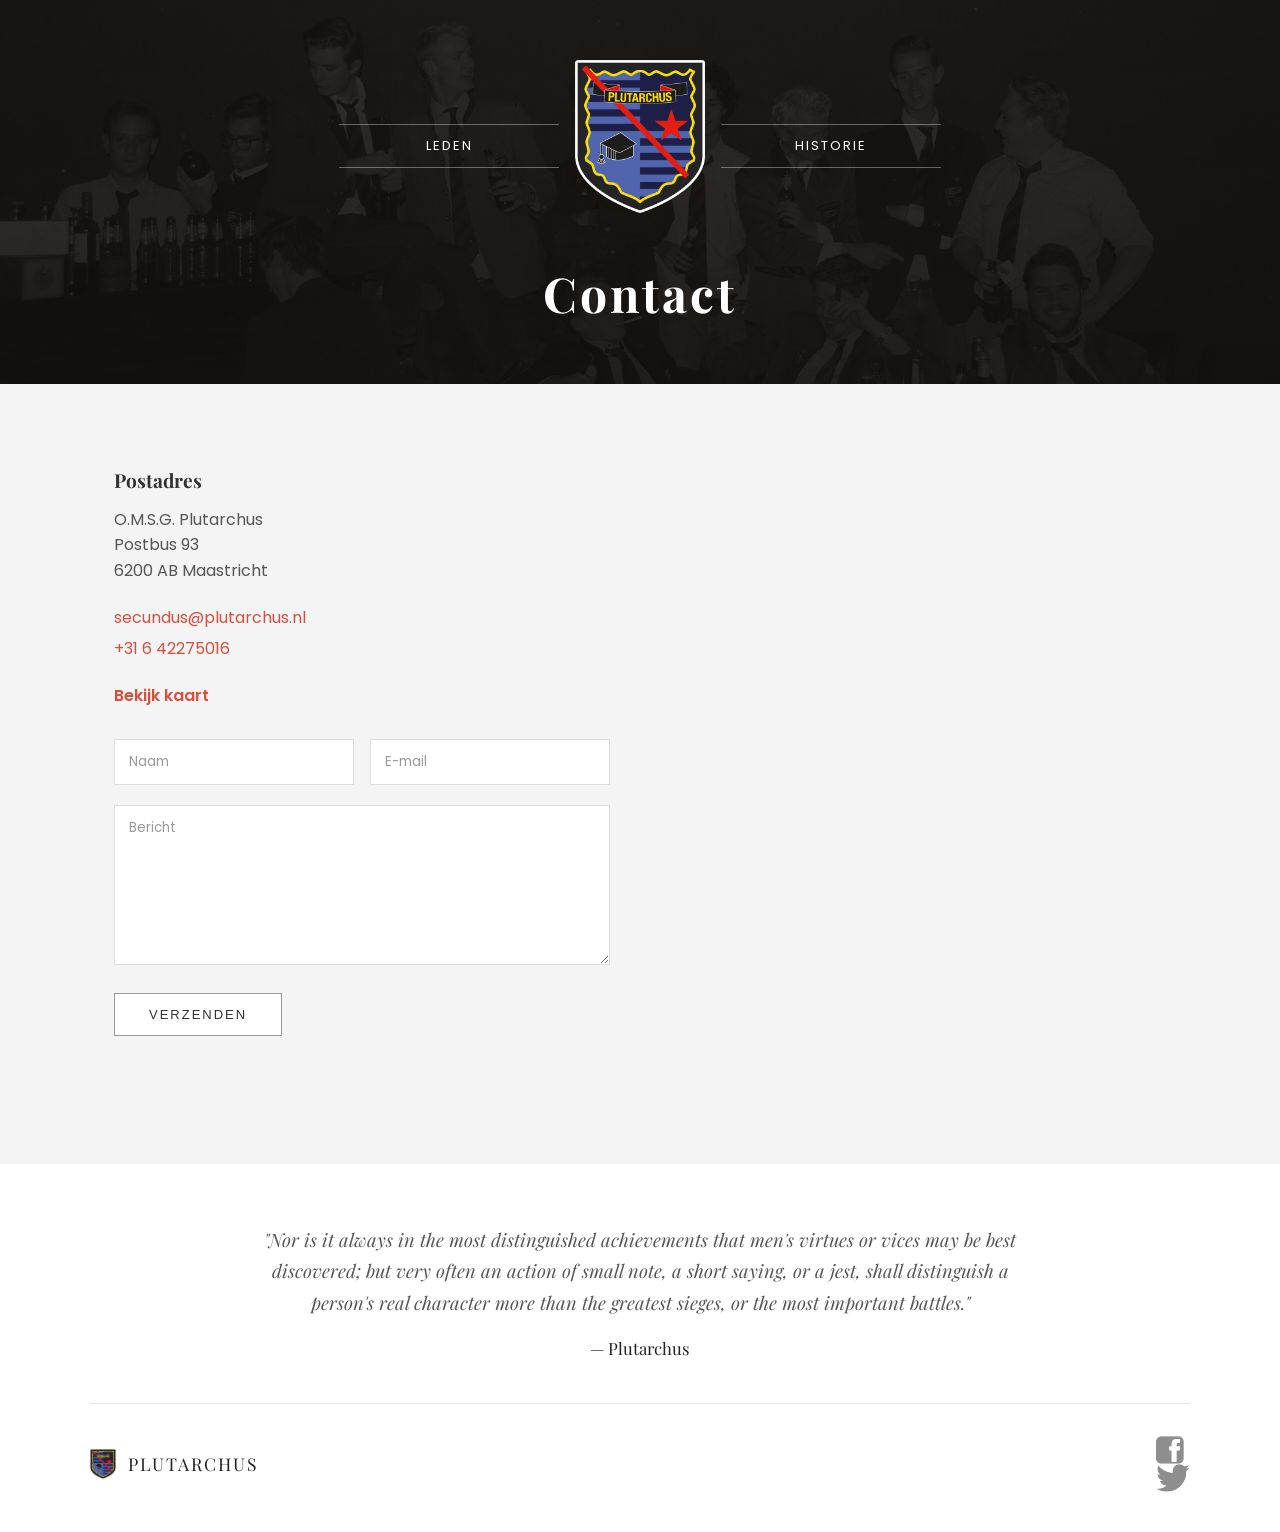
==== contact.html @ bafe105a "Eerste versie van de Plutarchus-website Statische site met homepage, ledenpagina (148 leden, 115 met" ====
<!DOCTYPE html>
<html lang="nl">
<head>
<meta charset="UTF-8">
<meta name="viewport" content="width=device-width, initial-scale=1">
<title>Contact - Plutarchus</title>
<link rel="stylesheet" href="css/style.css">
<link rel="preconnect" href="https://fonts.googleapis.com">
<link href="https://fonts.googleapis.com/css2?family=Playfair+Display:ital@0;1&family=Poppins:wght@300;400;600&display=swap" rel="stylesheet">
</head>
<body>

<section class="historie-hero">
  <div class="hero-nav">
    <a class="side-link" href="leden.html">Leden</a>
    <a href="index.html"><img class="crest" src="images/logo.png" alt="Plutarchus wapen - naar home"></a>
    <a class="side-link" href="historie.html">Historie</a>
  </div>
  <h1>Contact</h1>
</section>

<section class="section contact-page">
  <div class="container contact-grid">

    <div class="contact-info">
      <h3>Postadres</h3>
      <p class="address">
        O.M.S.G. Plutarchus<br>
        Postbus 93<br>
        6200 AB Maastricht
      </p>

      <div class="contact-links">
        <a href="mailto:secundus@plutarchus.nl">secundus@plutarchus.nl</a>
        <a href="tel:+31642275016">+31 6 42275016</a>
      </div>

      <a class="map-link" href="https://www.google.com/maps/d/u/0/viewer?ll=50.85247700000002%2C5.700787999999983&spn=0.019019%2C0.040169&hl=en&t=h&msa=0&z=15&ie=UTF8&om=1&mid=1N363JleTfwNfSWQ9sAjKxP7Inz8" target="_blank" rel="noopener">Bekijk kaart</a>

      <!-- Netlify Forms: werkt alleen als de site op Netlify gehost wordt (zie TODO.md) -->
      <form class="contact-form" id="contact-form" name="contact" method="POST" data-netlify="true" netlify-honeypot="bot-field">
        <input type="hidden" name="form-name" value="contact">
        <p hidden><label>Niet invullen: <input name="bot-field"></label></p>

        <div class="form-row">
          <input type="text" id="naam" name="naam" placeholder="Naam" required>
          <input type="email" id="email" name="email" placeholder="E-mail" required>
        </div>

        <textarea id="bericht" name="bericht" placeholder="Bericht" required></textarea>

        <input type="hidden" name="subject" value="Nieuw bericht via omsgplutarchus.nl">

        <button type="submit">Verzenden</button>
        <p class="form-status" id="form-status"></p>
      </form>
    </div>

    <div class="contact-maps" id="map">
      <!-- Bovenste kaart: Stationsstraat 48B -->
      <iframe src="https://maps.google.com/maps?q=Stationsstraat+48B,+Maastricht,+Nederland&z=16&output=embed" loading="lazy" allowfullscreen title="Locatie Stationsstraat 48B"></iframe>
      <!-- Onderste kaart: Wolfstraat 14 -->
      <iframe src="https://maps.google.com/maps?q=Wolfstraat+14,+Maastricht,+Nederland&z=16&output=embed" loading="lazy" allowfullscreen title="Locatie Wolfstraat 14"></iframe>
    </div>

  </div>
</section>

<button class="back-to-top" id="back-to-top" aria-label="Naar boven">&uarr;</button>

<div class="quote-light">
  <blockquote>"Nor is it always in the most distinguished achievements that men's virtues or vices may be best discovered; but very often an action of small note, a short saying, or a jest, shall distinguish a person's real character more than the greatest sieges, or the most important battles."</blockquote>
  <cite>&mdash; Plutarchus</cite>
</div>

<footer>
  <hr class="footer-divider">
  <div class="footer-bottom">
    <div class="footer-brand">
      <img src="images/logo.png" alt="Plutarchus wapen">
      <span>Plutarchus</span>
    </div>
    <div class="socials">
      <a href="https://www.facebook.com/omsgplutarchus" target="_blank" rel="noopener"><img src="images/fb-icon.png" alt="Facebook"></a>
      <a href="https://twitter.com/plutarchus" target="_blank" rel="noopener"><img src="images/tw-icon.png" alt="Twitter"></a>
    </div>
  </div>
</footer>

<script src="js/script.js"></script>
</body>
</html>
---- css/style.css ----
/* ===== Basis ===== */
:root {
  --bg-dark: #1a1a1a;
  --bg-darker: #111111;
  --text-light: #e5e5e5;
  --text-muted: #999999;
  --accent: #c9a86a;
  --font-heading: 'Playfair Display', Georgia, serif;
  --font-body: 'Poppins', Arial, sans-serif;
}

* { margin: 0; padding: 0; box-sizing: border-box; }

body {
  background: var(--bg-dark);
  color: var(--text-light);
  font-family: var(--font-body);
  line-height: 1.7;
}

body.home {
  height: 100vh;
  overflow: hidden;
}

body.home .hero {
  min-height: 100vh;
  height: 100vh;
}

a { color: var(--accent); text-decoration: none; }
a:hover { color: #fff; }

img { max-width: 100%; display: block; }

.container {
  max-width: 1100px;
  margin: 0 auto;
  padding: 0 24px;
}

/* ===== Hero (homepage, foto-achtergrond) ===== */
.hero {
  position: relative;
  min-height: 100vh;
  display: flex;
  flex-direction: column;
  align-items: center;
  justify-content: center;
  text-align: center;
  padding: 60px 24px 80px;
  background: linear-gradient(rgba(10,10,10,0.55), rgba(10,10,10,0.7)), url('../images/historie-bg.jpg') center/cover no-repeat;
}

.hero .hero-nav {
  display: flex;
  justify-content: center;
  align-items: center;
  gap: 16px;
  margin: 0 auto 24px;
  max-width: 900px;
}

.hero .hero-nav .crest {
  width: 130px;
}

.hero .hero-nav a.side-link {
  color: #fff;
  font-size: 13px;
  letter-spacing: 2px;
  text-transform: uppercase;
  border-top: 1px solid rgba(255,255,255,0.35);
  border-bottom: 1px solid rgba(255,255,255,0.35);
  padding: 10px 0;
  width: 220px;
  text-align: center;
}

.hero h1 {
  font-family: var(--font-heading);
  font-size: 4.2rem;
  letter-spacing: 4px;
  margin-bottom: 6px;
}

.hero h2 {
  font-family: var(--font-heading);
  font-weight: 400;
  font-style: normal;
  font-size: 1.6rem;
  letter-spacing: 1px;
  color: var(--text-light);
  text-transform: uppercase;
  margin-bottom: 28px;
}

.hero p {
  max-width: 720px;
  margin: 0 auto 34px;
  color: var(--text-light);
  font-size: 1.05rem;
}

.hero-buttons {
  display: flex;
  gap: 20px;
  flex-wrap: wrap;
  justify-content: center;
}

.btn-pill {
  display: inline-block;
  padding: 14px 40px;
  border: 1px solid #fff;
  border-radius: 30px;
  color: #fff;
  text-transform: uppercase;
  font-size: 13px;
  letter-spacing: 2px;
  transition: 0.25s;
}

.btn-pill:hover { background: #fff; color: #111; }

@media (max-width: 768px) {
  .hero h1 { font-size: 2.2rem; }
}

@media (max-width: 700px) {
  .hero .hero-nav { display: none; }
  .hero h1 { margin-top: 40px; }
  .hero h2 { font-size: 1.1rem; }
}

/* ===== Content secties ===== */
.section {
  padding: 80px 0;
}

.section h2 {
  font-family: var(--font-heading);
  font-size: 2.2rem;
  margin-bottom: 24px;
}

.section p {
  color: var(--text-light);
  margin-bottom: 18px;
  max-width: 760px;
}

/* ===== Contactformulier ===== */
.contact-form {
  max-width: 560px;
}

.contact-form label {
  display: block;
  font-size: 13px;
  text-transform: uppercase;
  letter-spacing: 1px;
  margin-bottom: 6px;
  color: var(--text-muted);
}

.contact-form input,
.contact-form textarea {
  width: 100%;
  padding: 12px 14px;
  margin-bottom: 20px;
  background: var(--bg-darker);
  border: 1px solid #333;
  color: var(--text-light);
  font-family: var(--font-body);
}

.contact-form textarea { min-height: 140px; resize: vertical; }

.contact-form button {
  background: var(--accent);
  border: none;
  color: #111;
  padding: 13px 34px;
  text-transform: uppercase;
  letter-spacing: 2px;
  font-size: 13px;
  cursor: pointer;
  transition: 0.25s;
}

.contact-form button:hover { background: #fff; }

.form-status { margin-top: 14px; font-size: 14px; }

/* ===== Historie: hero met achtergrondcollage ===== */
.historie-hero {
  position: relative;
  padding: 60px 24px 50px;
  text-align: center;
  background: linear-gradient(rgba(20,15,12,0.72), rgba(20,15,12,0.85)), url('../images/historie-bg.jpg') center/cover;
}

.historie-hero .crest {
  width: 130px;
  margin-bottom: 20px;
}

.historie-hero .hero-nav {
  display: flex;
  justify-content: center;
  align-items: center;
  gap: 16px;
  margin-bottom: 20px;
  max-width: 900px;
  margin-left: auto;
  margin-right: auto;
}

.historie-hero .hero-nav a.side-link {
  color: #fff;
  font-size: 13px;
  letter-spacing: 2px;
  text-transform: uppercase;
  border-top: 1px solid rgba(255,255,255,0.35);
  border-bottom: 1px solid rgba(255,255,255,0.35);
  padding: 10px 0;
  width: 220px;
  text-align: center;
}

.historie-hero h1 {
  font-family: var(--font-heading);
  color: #fff;
  font-size: 3rem;
  letter-spacing: 3px;
}

/* ===== Timeline ===== */
.timeline-wrap {
  background: #f4f4f4;
  color: #333;
  padding: 60px 24px 100px;
}

.timeline {
  max-width: 900px;
  margin: 0 auto;
  position: relative;
}

.timeline::before {
  content: '';
  position: absolute;
  top: 0;
  bottom: 0;
  left: 50%;
  width: 2px;
  background: #222;
  transform: translateX(-50%);
}

.timeline-columns {
  display: flex;
  gap: 90px;
  align-items: flex-start;
}

.timeline-col {
  flex: 1;
  min-width: 0;
  display: flex;
  flex-direction: column;
  gap: 46px;
}

.timeline-col-right {
  margin-top: 70px;
}

.timeline-item {
  position: relative;
  background: #fff;
  border: 1px solid #ddd;
  box-shadow: 0 2px 8px rgba(0,0,0,0.06);
  padding: 22px 26px;
  transition: box-shadow 0.25s ease, border-color 0.25s ease, transform 0.25s ease;
}

.timeline-item::before {
  content: '';
  position: absolute;
  top: 26px;
  width: 12px;
  height: 12px;
  border-radius: 50%;
  background: #d94f3d;
  transition: box-shadow 0.25s ease, transform 0.25s ease;
}

.timeline-col-left .timeline-item::before { right: -51px; }
.timeline-col-right .timeline-item::before { left: -51px; }

.timeline-item::after {
  content: '';
  position: absolute;
  top: 30px;
  width: 36px;
  height: 1px;
  background: #aaa;
}

.timeline-col-left .timeline-item::after {
  right: -46px;
  transform-origin: right center;
  transform: rotate(-55deg);
}

.timeline-col-right .timeline-item::after {
  left: -46px;
  transform-origin: left center;
  transform: rotate(55deg);
}

.timeline-item:hover {
  box-shadow: 0 10px 26px rgba(0,0,0,0.16);
  border-color: #d94f3d;
  transform: translateY(-3px);
}

.timeline-item:hover::before {
  box-shadow: 0 0 0 5px rgba(217,79,61,0.22);
  transform: scale(1.15);
}

/* lange tekstblokken (zoals de biografie) volgen dezelfde kolomstijl */

.timeline-col-left .timeline-item .year {
  text-align: right;
  color: #2d3b55;
  font-size: 14px;
  font-weight: 600;
  margin-bottom: 10px;
}

.timeline-col-right .timeline-item .year {
  text-align: left;
  color: #2d3b55;
  font-size: 14px;
  font-weight: 600;
  margin-bottom: 10px;
}

.timeline-item .event-title {
  text-transform: uppercase;
  font-size: 13px;
  letter-spacing: 1px;
  color: #888;
  font-weight: 600;
  margin-bottom: 4px;
  transition: color 0.25s ease;
}

.timeline-item:hover .event-title {
  color: #111;
}


.timeline-item img.event-img {
  max-width: 220px;
  margin: 16px auto;
}

.timeline-item p {
  color: #444;
  font-size: 15px;
  margin-bottom: 14px;
  max-width: none;
}

.back-to-top {
  position: fixed;
  bottom: 24px;
  right: 24px;
  width: 44px;
  height: 44px;
  background: #2d2a4a;
  color: #fff;
  border: none;
  border-radius: 8px;
  font-size: 18px;
  cursor: pointer;
  display: none;
  align-items: center;
  justify-content: center;
}

.back-to-top.show { display: flex; }

@media (max-width: 700px) {
  /* Lijn naar links, precies door het midden van de rode stippen */
  .timeline::before {
    left: 6px;
  }
  .timeline-columns {
    flex-direction: column;
    gap: 20px;
    padding-left: 22px;
  }
  /* Kolommen "oplossen" zodat alle kaartjes in één rij komen en we de volgorde kunnen bepalen */
  .timeline-col {
    display: contents;
  }
  /* Chronologische volgorde: links 1, rechts 1, links 2, rechts 2, ...
     Nieuw kaartje toegevoegd? Links nr. n krijgt order 2n-1, rechts nr. n krijgt order 2n. */
  .timeline-col-left  .timeline-item:nth-child(1) { order: 1; }
  .timeline-col-right .timeline-item:nth-child(1) { order: 2; }
  .timeline-col-left  .timeline-item:nth-child(2) { order: 3; }
  .timeline-col-right .timeline-item:nth-child(2) { order: 4; }
  .timeline-col-left  .timeline-item:nth-child(3) { order: 5; }
  .timeline-col-right .timeline-item:nth-child(3) { order: 6; }
  .timeline-col-left  .timeline-item:nth-child(4) { order: 7; }
  .timeline-col-right .timeline-item:nth-child(4) { order: 8; }
  .timeline-col-left .timeline-item::before,
  .timeline-col-right .timeline-item::before {
    left: -22px;
    right: auto;
  }
  /* Schuine verbindingsstreepjes zijn op mobiel niet nodig: de stip zit direct op de lijn */
  .timeline-item::after {
    display: none;
  }
  .timeline-col-left .timeline-item .year,
  .timeline-col-right .timeline-item .year {
    text-align: right;
  }
}

@media (max-width: 600px) {
  .historie-hero .hero-nav { display: none; }
  .historie-hero h1 { font-size: 2rem; }
  .timeline-item { padding: 18px; }
}

/* ===== Contactpagina (2-koloms, zoals origineel) ===== */
.contact-page {
  background: #f4f4f4;
}

.contact-grid {
  display: grid;
  grid-template-columns: 1fr 1fr;
  gap: 60px;
  align-items: start;
}

.contact-info h3 {
  font-family: var(--font-heading);
  color: #333;
  font-size: 1.2rem;
  margin-bottom: 10px;
}

.contact-info .address {
  color: #555;
  margin-bottom: 20px;
  line-height: 1.6;
}

.contact-info .contact-links {
  margin-bottom: 20px;
}

.contact-info .contact-links a,
.map-link {
  display: block;
  color: #d94f3d;
  margin-bottom: 4px;
}

.contact-info .contact-links a:hover,
.map-link:hover {
  color: #b83a2b;
}

.map-link {
  margin-bottom: 30px;
  font-weight: 600;
}

.contact-page .contact-form {
  max-width: none;
}

.contact-page .form-row {
  display: flex;
  gap: 16px;
}

.contact-page .form-row input {
  flex: 1;
}

.contact-page .contact-form input,
.contact-page .contact-form textarea {
  background: #fff;
  border: 1px solid #ddd;
  color: #333;
}

.contact-page .contact-form input::placeholder,
.contact-page .contact-form textarea::placeholder {
  color: #999;
}

.contact-page .contact-form textarea {
  min-height: 160px;
}

.contact-page .contact-form button {
  background: #fff;
  color: #333;
  border: 1px solid #999;
}

.contact-page .contact-form button:hover {
  background: #f0f0f0;
}

.contact-maps {
  display: flex;
  flex-direction: column;
  gap: 20px;
}

.contact-maps iframe {
  width: 100%;
  height: 300px;
  border: 0;
  display: block;
}

@media (max-width: 800px) {
  .contact-grid { grid-template-columns: 1fr; }
  .contact-page .form-row { flex-direction: column; }
}

/* ===== Ledengrid ===== */
.leden-grid-section {
  background: #f4f4f4;
  padding: 60px 24px 100px;
}

.leden-grid {
  max-width: 1200px;
  margin: 0 auto;
  display: grid;
  grid-template-columns: repeat(4, 1fr);
  gap: 24px;
}

.lid-card {
  background: #fff;
  overflow: hidden;
  box-shadow: 0 2px 8px rgba(0,0,0,0.06);
}

.lid-card .lid-photo {
  width: 100%;
  aspect-ratio: 4 / 5;
  object-fit: cover;
  display: block;
  background: #d8d8d8;
}

.lid-card .lid-caption {
  background: #1b1b3a;
  padding: 20px 14px;
  text-align: center;
}

.lid-card .lid-naam {
  color: #e8b923;
  font-family: var(--font-heading);
  font-size: 1.05rem;
  letter-spacing: 0.5px;
  margin-bottom: 8px;
  text-transform: uppercase;
  line-height: 1.3;
}

.lid-card .lid-jaar {
  color: #fff;
  font-size: 13px;
  font-weight: 600;
}

@media (max-width: 1000px) {
  .leden-grid { grid-template-columns: repeat(3, 1fr); }
}

@media (max-width: 700px) {
  .leden-grid { grid-template-columns: repeat(2, 1fr); gap: 16px; }
}

@media (max-width: 420px) {
  .leden-grid { grid-template-columns: 1fr 1fr; }
}

/* ===== Footer (licht thema, zoals origineel) ===== */
.quote-light {
  background: #fff;
  padding: 60px 24px 40px;
  text-align: center;
}

.quote-light blockquote {
  font-family: var(--font-heading);
  font-style: italic;
  color: #555;
  font-size: 1.15rem;
  max-width: 780px;
  margin: 0 auto 16px;
}

.quote-light cite {
  font-family: var(--font-heading);
  font-style: normal;
  color: #222;
  font-size: 1.05rem;
}

footer {
  background: #fff;
  padding: 0 24px 40px;
  border-top: none;
}

.footer-divider {
  border: none;
  border-top: 1px solid #e2e2e2;
  max-width: 1100px;
  margin: 0 auto 32px;
}

.footer-bottom {
  max-width: 1100px;
  margin: 0 auto;
  display: flex;
  align-items: center;
  justify-content: space-between;
  flex-wrap: wrap;
  gap: 20px;
}

.footer-brand {
  display: flex;
  align-items: center;
  gap: 12px;
}

.footer-brand img { height: 30px; margin: 0; }

.footer-brand span {
  font-family: var(--font-heading);
  letter-spacing: 2px;
  font-size: 1.1rem;
  color: #222;
  text-transform: uppercase;
}

.footer-bottom .socials { margin: 0; justify-content: flex-start; }
.footer-bottom .socials img { opacity: 0.65; }

@media (max-width: 600px) {
  .footer-bottom { justify-content: center; text-align: center; }
}
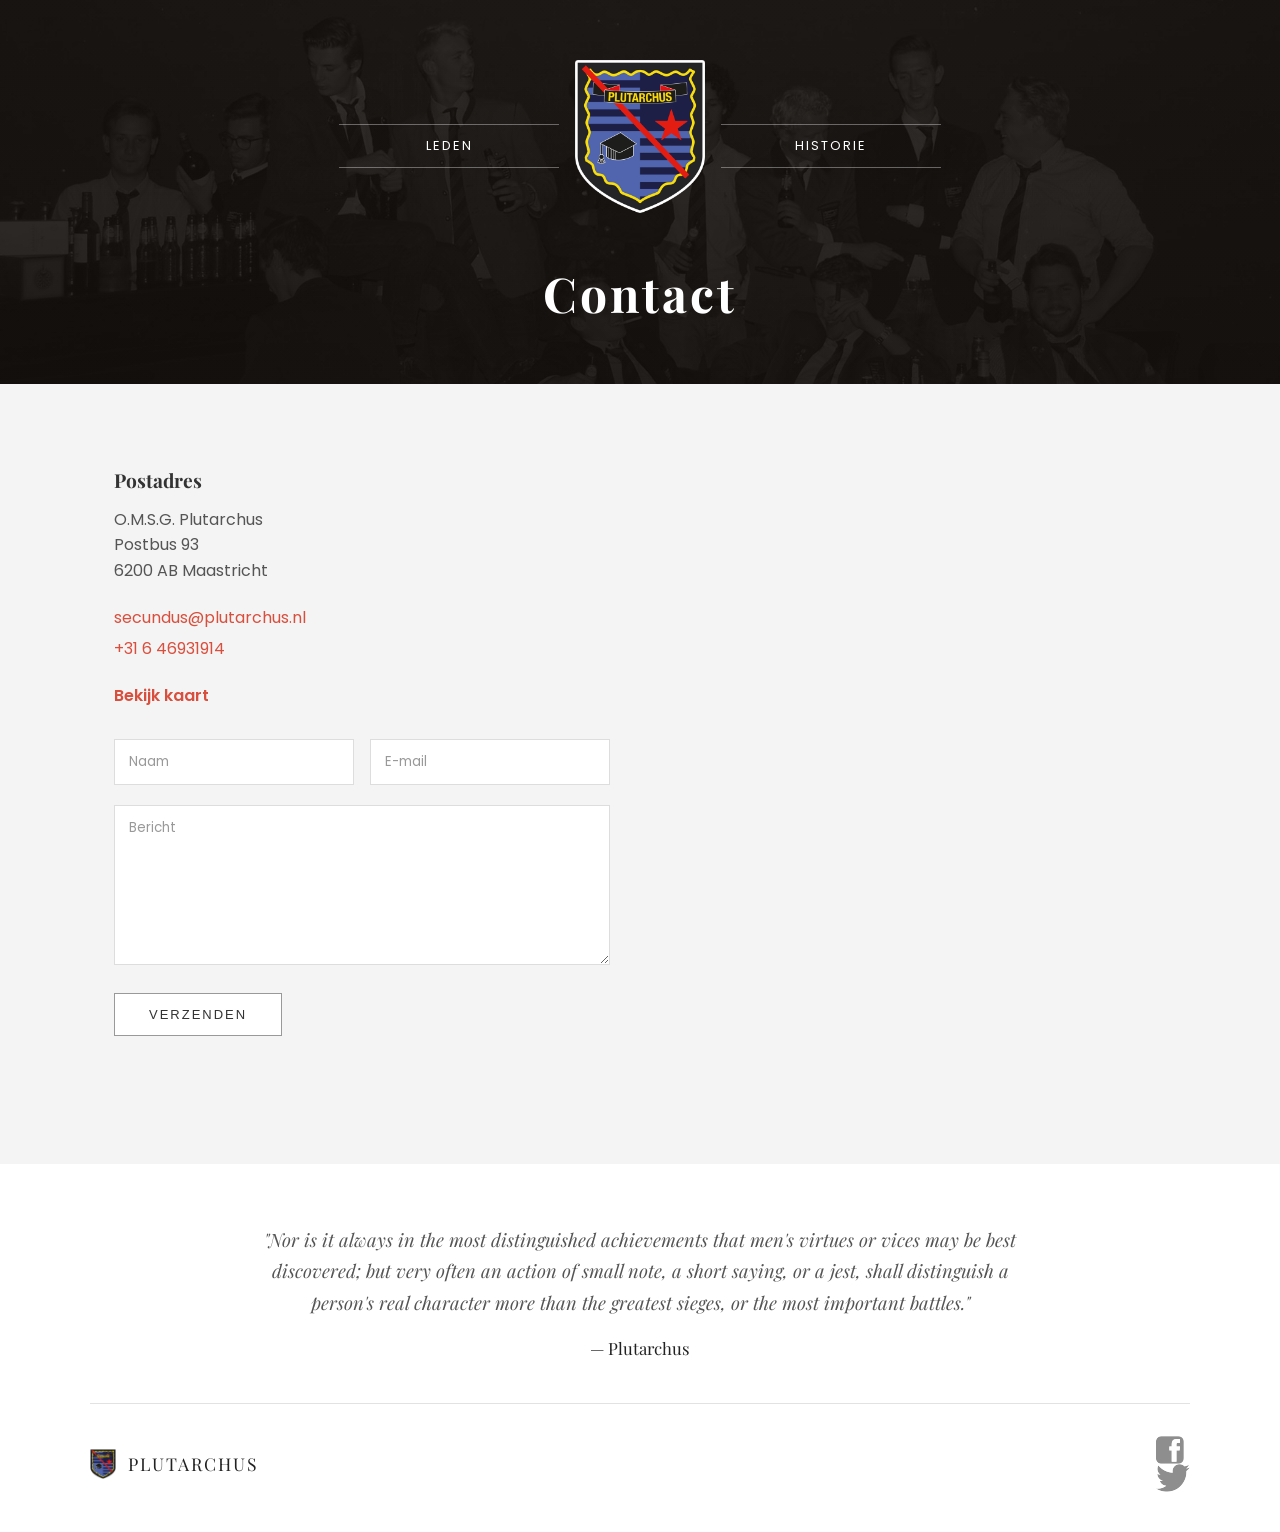
==== commit 354ac57a: "Telefoonnummer contactpagina aangepast Co-Authored-By: Claude Opus 5.5 <noreply@anthropic.com>" ====
--- a/contact.html
+++ b/contact.html
@@ -32,7 +32,7 @@
 
       <div class="contact-links">
         <a href="mailto:secundus@plutarchus.nl">secundus@plutarchus.nl</a>
-        <a href="tel:+31642275016">+31 6 42275016</a>
+        <a href="tel:+31646931914">+31 6 46931914</a>
       </div>
 
       <a class="map-link" href="https://www.google.com/maps/d/u/0/viewer?ll=50.85247700000002%2C5.700787999999983&spn=0.019019%2C0.040169&hl=en&t=h&msa=0&z=15&ie=UTF8&om=1&mid=1N363JleTfwNfSWQ9sAjKxP7Inz8" target="_blank" rel="noopener">Bekijk kaart</a>
@@ -49,7 +49,7 @@
 
         <textarea id="bericht" name="bericht" placeholder="Bericht" required></textarea>
 
-        <input type="hidden" name="subject" value="Nieuw bericht via omsgplutarchus.nl">
+        <input type="hidden" name="subject" value="Nieuw bericht via de Plutarchus-website">
 
         <button type="submit">Verzenden</button>
         <p class="form-status" id="form-status"></p>
